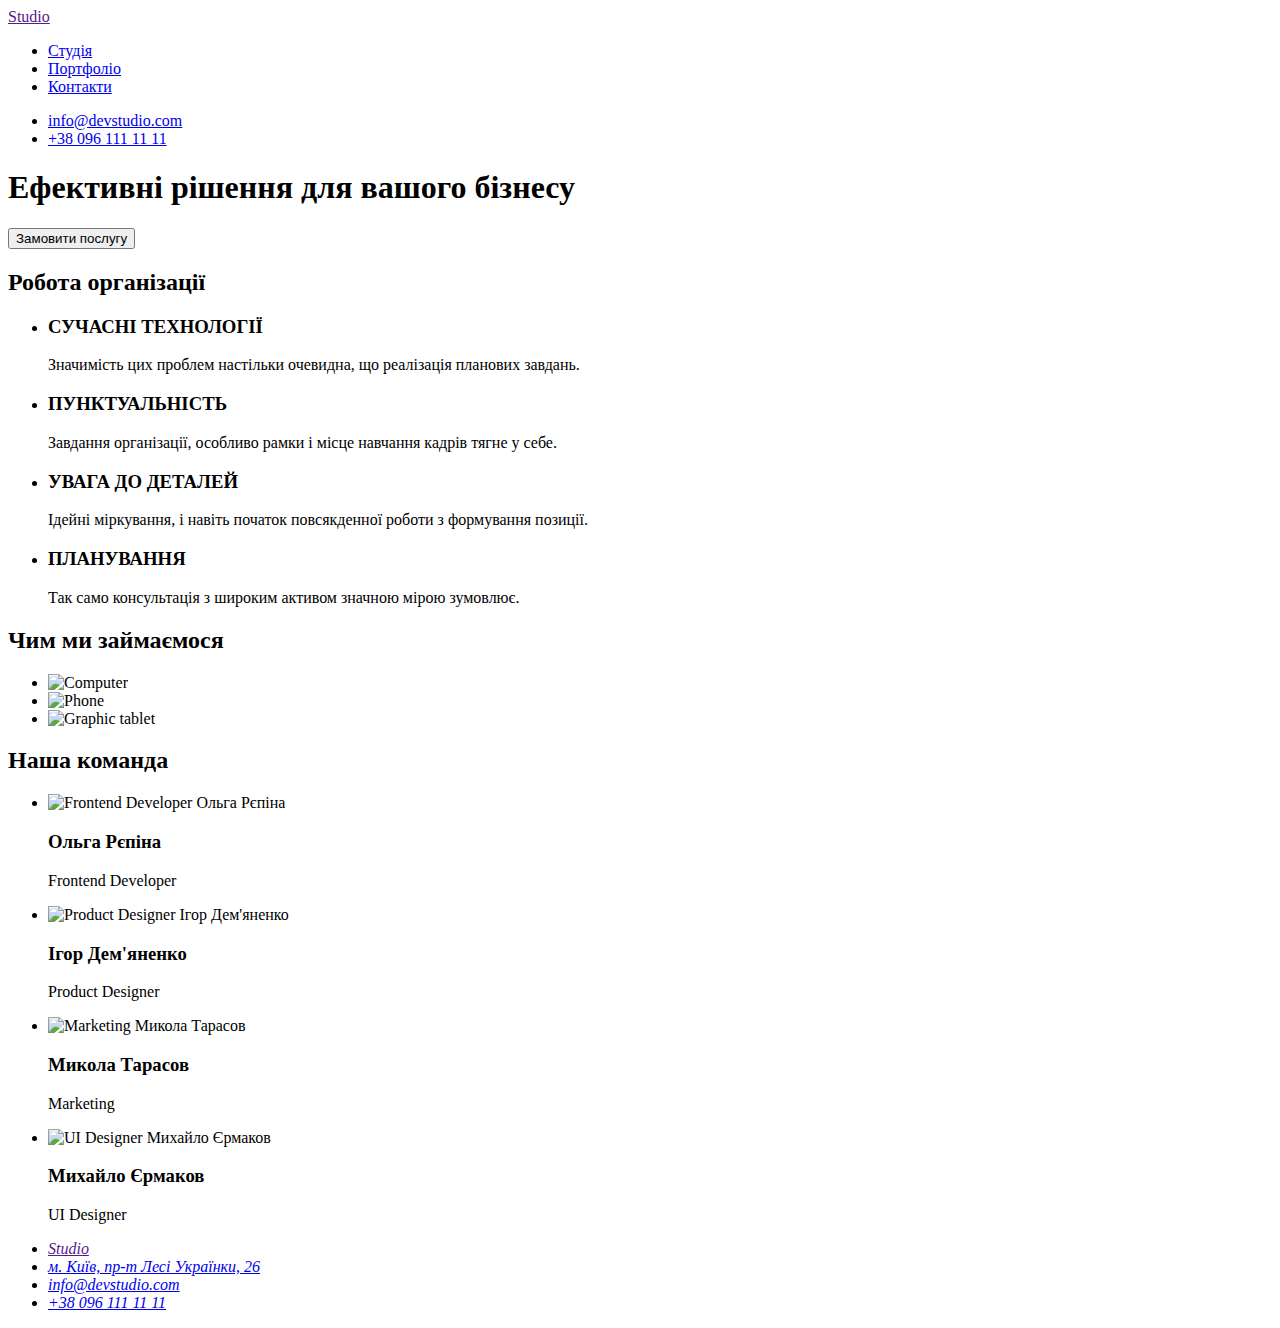
==== index.html @ 1ecb0507 "Create index.html" ====
<!DOCTYPE html> 
<html lang="uk-UA">
    <head>
        <meta charset="UTF-8"> 
        <meta http-equiv="X-UA-Compatible" content="IE=edge">
        <meta name="viewport" content="width=device-width, initial-scale=1.0">
        <link rel="stylesheet" href="css/styles.css">
        <link href="https://fonts.googleapis.com/css2?family=Raleway:wght@700&family=Roboto:wght@400;500;700;900&display=swap" rel="stylesheet">
        <title>Web Studio (Version 2.1)</title>
    </head>
    <body>
        <header class="upper-line"> 
            <div class="container">
                <a class="upper-button" href="">Studio</a> 
                <nav>
                    <ul class="upper-nav"> 
                        <li><a href="index.html" aria-current="page" class="underline-remover" >Студія</a></li>
                        <li><a href="portfolio.html" class="underline-remover">Портфоліо</a></li>
                        <li><a href="#" class="underline-remover" id="upper-nav-last">Контакти</a></li>
                    </ul>
                </nav>
                <ul class="upper-contact">
                    <li><a href="mailto:info@devstudio.com" class="underline-remover">info@devstudio.com</a></li>
                    <li><a href="tel:+380961111111" class="underline-remover">+38 096 111 11 11</a></li>                
                </ul>
            </div>
        </header>
        <main> 
            <section class="center">
                <h1 class="center-title">Ефективні рішення для
вашого бізнесу</h1>
                <button class="center-button" type="button">Замовити послугу</button> 
            </section>
            <section class="section">
                <h2>Робота організації</h2>
                <div class="content">
                    <ul class="content-list container">
                        <li>
                            <h3>СУЧАСНІ ТЕХНОЛОГІЇ</h3>
                            <p>Значимість цих проблем настільки очевидна, що реалізація планових завдань.</p>
                        </li>
                        <li>
                            <h3>ПУНКТУАЛЬНІСТЬ</h3>
                            <p>Завдання організації, особливо рамки і місце навчання кадрів тягне у себе.</p>
                        </li>
                        <li>
                            <h3>УВАГА ДО ДЕТАЛЕЙ</h3>
                            <p>Ідейні міркування, і навіть початок повсякденної роботи з формування позиції.</p>
                        </li>
                        <li>
                            <h3>ПЛАНУВАННЯ</h3>
                            <p>Так само консультація з широким активом значною мірою зумовлює.</p>
                        </li>
                    </ul>
                </div>
            </section>
            <section class="section">
                <h2>Чим ми займаємося</h2>
                <div class="pictures-work">
                    <ul class="pictures-work-list container">
                        <li>
                            <img src="images/workplace_1.jpg" alt="Computer" width="370" height="294">
                        </li>
                        <li>
                            <img src="images/workplace_2.jpg" alt="Phone" width="370" height="294">
                        </li>
                        <li>
                            <img src="images/workplace_3.jpg" alt="Graphic tablet" width="370" height="294">
                        </li>
                    </ul>
                </div>
            </section>
            <section class="section-workers section">
                <h2>Наша команда</h2>
                <div class="workers">
                    <ul class="workers-list container">
                        <li>
                            <img src="images/worker_1.jpg" alt="Frontend Developer Ольга Рєпіна" width="270" height="260">
                            <h3>Ольга Рєпіна</h3>
                            <p>Frontend Developer</p>
                        </li>
                        <li>
                            <img src="images/worker_2.jpg" alt="Product Designer Ігор Дем'яненко" width="270" height="260">                       
                            <h3>Ігор Дем'яненко</h3>
                            <p>Product Designer</p> 
                        </li>
                        <li>
                            <img src="images/worker_3.jpg" alt="Marketing Микола Тарасов" width="270" height="260">                      
                            <h3>Микола Тарасов</h3>
                            <p>Marketing</p> 
                        </li>
                        <li>
                            <img src="images/worker_4.jpg" alt="UI Designer Михайло Єрмаков" width="270" height="260">                       
                            <h3>Михайло Єрмаков</h3>
                            <p>UI Designer</p> 
                        </li>
                    </ul>
                </div>
            </section>
        </main>
        <footer class="bottom-line">
            <div class="container">
                <address>
                    <ul class="bottom-contact">
                        <li><a href="" class="bottom-button" >Studio</a></li>
                        <li><a class="bottom-contact-colour-white" href="https://www.google.com/maps/place/%D0%B1%D1%83%D0%BB%D1%8C%D0%B2%D0%B0%D1%80+%D0%9B%D0%B5%D1%81%D1%96+%D0%A3%D0%BA%D1%80%D0%B0%D1%97%D0%BD%D0%BA%D0%B8,+26,+%D0%9A%D0%B8%D1%97%D0%B2,+02000/data=!4m2!3m1!1s0x40d4cf0e033ecbe9:0x57a4dffefec77da0?sa=X&ved=2ahUKEwje3Nikyr7_AhUnposKHWtIDUwQ8gF6BAgIEAI">м. Київ, пр-т Лесі Українки, 26</a></li>
                        <li><a class="bottom-contact-colour-grey" href="mailto:info@devstudio.com">info@devstudio.com</a></li>
                        <li><a class="bottom-contact-colour-grey" href="tel:+380961111111">+38 096 111 11 11</a></li>
                    </ul>
                </address> 
            </div>            
        </footer> 
    </body>
</html>
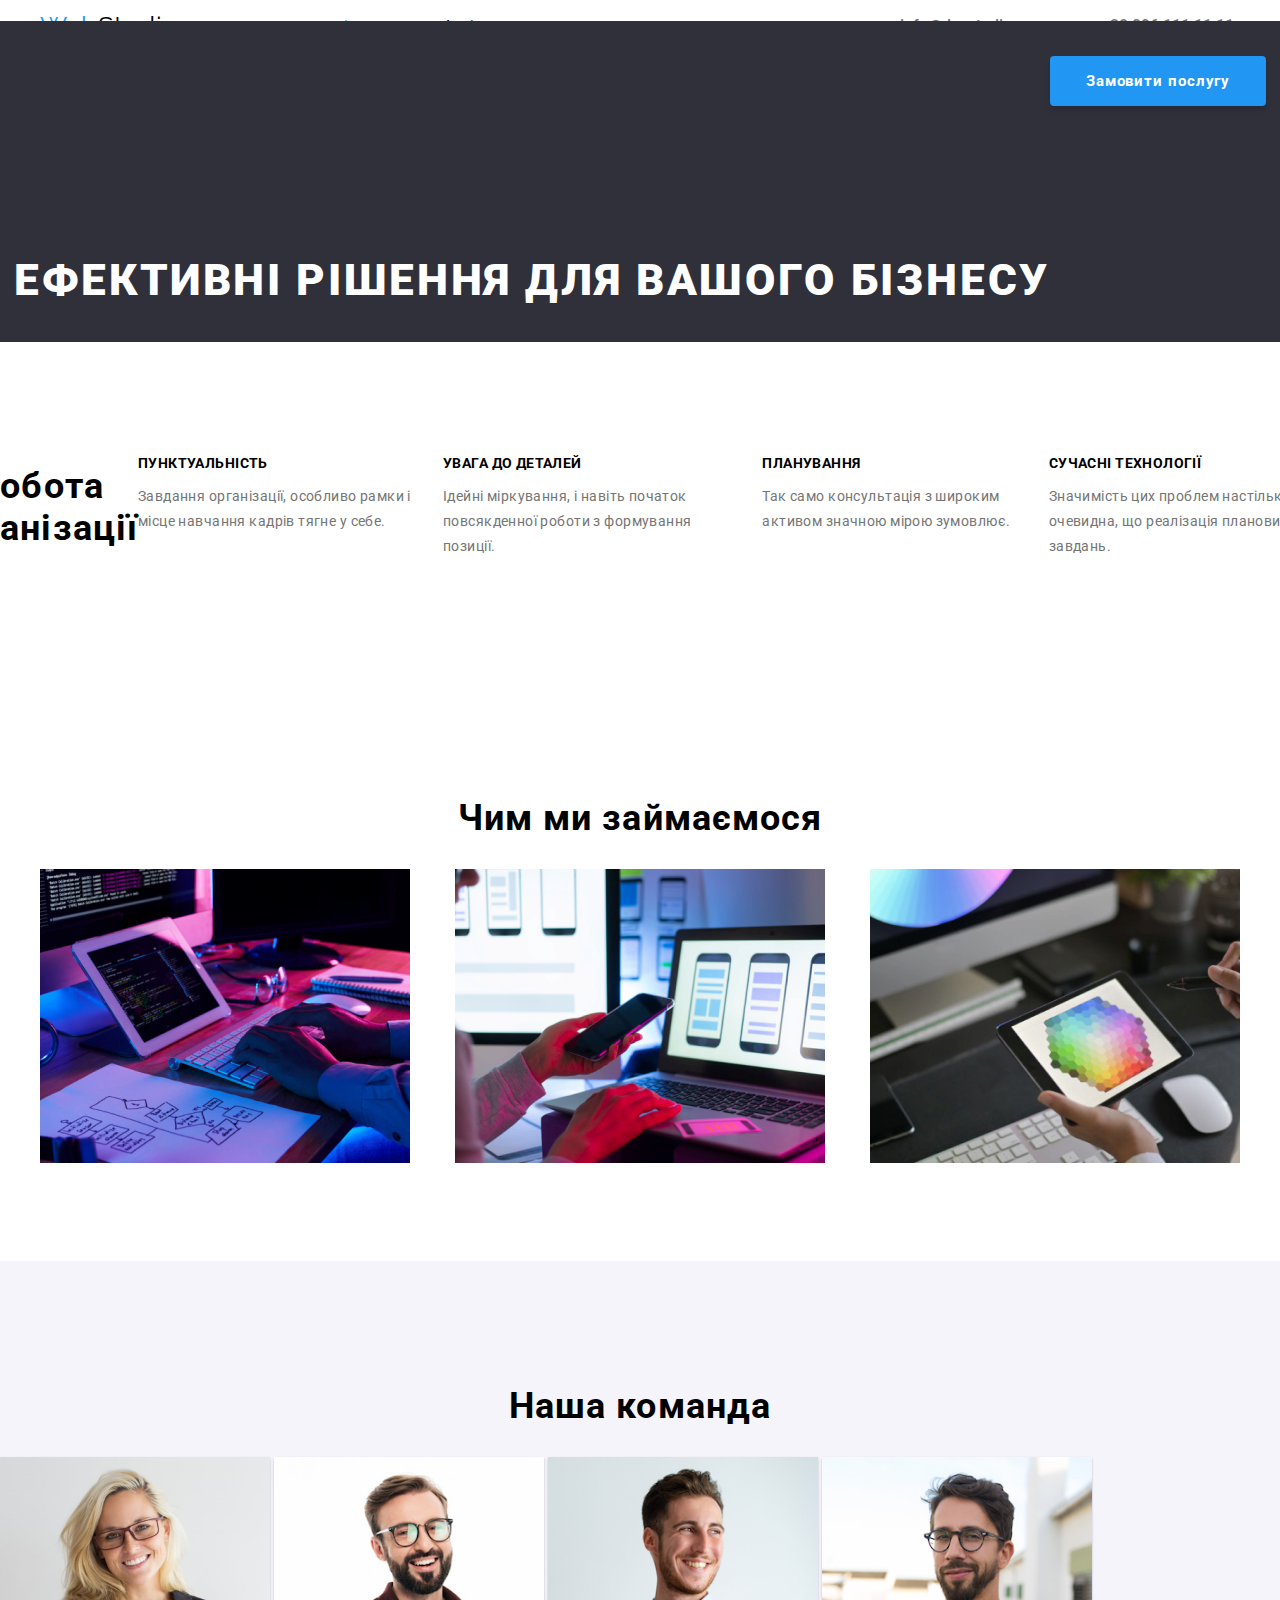
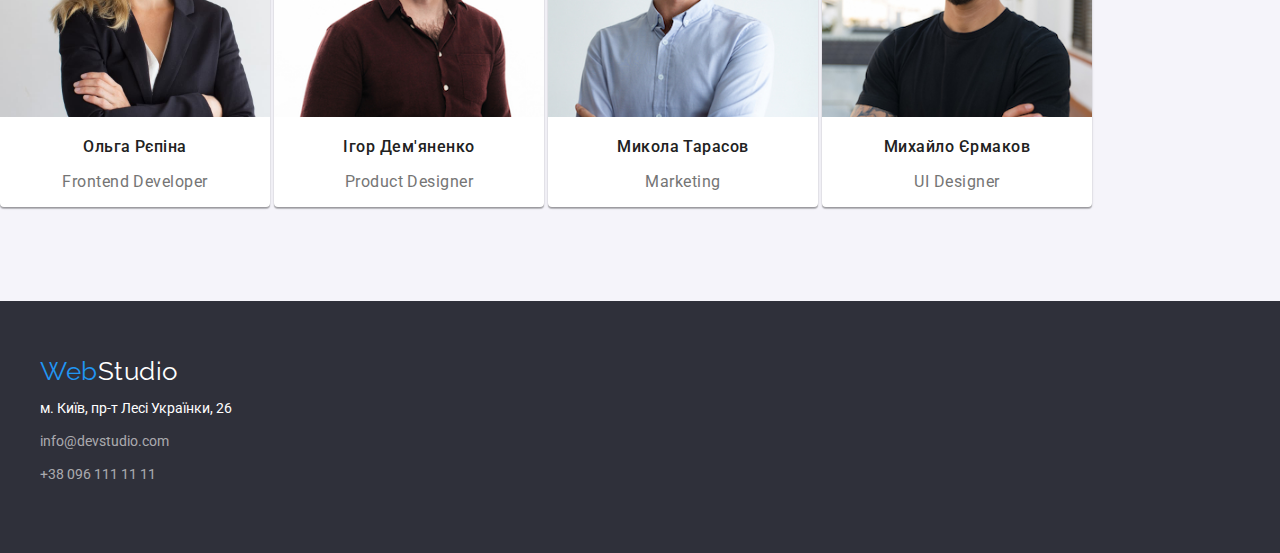
==== commit 88c5f256: "Update index.html" ====
--- a/index.html
+++ b/index.html
@@ -10,7 +10,7 @@
     </head>
     <body>
         <header class="upper-line"> 
-            <div class="container">
+            <div class="container flex-inline">
                 <a class="upper-button" href="">Studio</a> 
                 <nav>
                     <ul class="upper-nav"> 
@@ -27,18 +27,15 @@
         </header>
         <main> 
             <section class="center">
-                <h1 class="center-title">Ефективні рішення для
-вашого бізнесу</h1>
-                <button class="center-button" type="button">Замовити послугу</button> 
+                <div class="content flex-column">  
+                    <h1 class="center-title">Ефективні рішення для вашого бізнесу</h1>
+                    <button class="center-button" type="button">Замовити послугу</button> 
+                </div>
             </section>
-            <section class="section">
+            <section class="content section">
                 <h2>Робота організації</h2>
-                <div class="content">
+                <div class="container ">
                     <ul class="content-list container">
-                        <li>
-                            <h3>СУЧАСНІ ТЕХНОЛОГІЇ</h3>
-                            <p>Значимість цих проблем настільки очевидна, що реалізація планових завдань.</p>
-                        </li>
                         <li>
                             <h3>ПУНКТУАЛЬНІСТЬ</h3>
                             <p>Завдання організації, особливо рамки і місце навчання кадрів тягне у себе.</p>
@@ -51,12 +48,16 @@
                             <h3>ПЛАНУВАННЯ</h3>
                             <p>Так само консультація з широким активом значною мірою зумовлює.</p>
                         </li>
+                        <li>
+                            <h3>СУЧАСНІ ТЕХНОЛОГІЇ</h3>
+                            <p>Значимість цих проблем настільки очевидна, що реалізація планових завдань.</p>
+                        </li>
                     </ul>
                 </div>
             </section>
             <section class="section">
                 <h2>Чим ми займаємося</h2>
-                <div class="pictures-work">
+                <div class="pictures-work flex-inline">
                     <ul class="pictures-work-list container">
                         <li>
                             <img src="images/workplace_1.jpg" alt="Computer" width="370" height="294">
@@ -72,8 +73,8 @@
             </section>
             <section class="section-workers section">
                 <h2>Наша команда</h2>
-                <div class="workers">
-                    <ul class="workers-list container">
+                <div class="container">
+                    <ul class="workers-list">
                         <li>
                             <img src="images/worker_1.jpg" alt="Frontend Developer Ольга Рєпіна" width="270" height="260">
                             <h3>Ольга Рєпіна</h3>
--- a/css/styles.css
+++ b/css/styles.css
@@ -0,0 +1,355 @@
+/*  Global  */
+body{
+    font-family: 'Roboto', sans-serif;
+    color: var(--black-color);
+    margin: 0;
+    padding: 0;
+    border: 0;
+}
+:root{
+ --main-color: rgba(33, 150, 243, 1);
+ --white-color: #ffffff;
+ --black-color: #000000;
+ --black-grey-color: #212121;
+ --white-grey-color: #757575;
+ --white-bg-color: #F5F4FA;
+ --black-bg-color: #2F303A;
+ --active-button-color: #005ca7;
+}
+h2{ 
+    font-weight: 700;
+    font-size: 36px;
+    line-height: 42px;
+    text-align: center;
+    letter-spacing: 0.03em;
+    color: var(--grey-color)
+}
+
+.container{
+    width: 1200px;
+    display: flex;
+    align-items: center;
+}
+.section{
+    padding:94px 0 94px 0;
+}
+
+/*  Header   */
+.upper-line{
+    position: relative;
+    width: 100%;
+    display: flex;
+    justify-content: center;
+    align-items: center;
+    background: var(--white-color);
+    box-shadow: 0px 1px 3px rgba(90, 77, 77, 0.12), 0px 1px 1px #ECECEC;;
+    border-radius: 0px 0px 4px 4px;
+    
+}
+.upper-button{
+    font-family: 'Raleway';
+    margin-right: 93px;
+    font-size: 26px;
+    text-decoration: none;
+    letter-spacing: 0.02em;
+    color: var(--black-color);
+}
+.upper-button:before {
+    content: 'Web';
+    font-size: 26px;
+    color: var(--main-color);
+}
+
+.upper-nav{
+    font-weight: 500;
+    font-weight: 500;
+    font-size: 14px;
+    letter-spacing: 0.02em;
+}
+.upper-nav li
+{
+    display: flex;
+    display: inline-block;
+    margin-right: 50px;
+}
+.upper-nav li a
+{
+    text-decoration: none;
+    color: var(--black-color);
+}
+.upper-nav li a:hover
+{
+    color: var(--main-color);
+}
+.upper-nav li:last-child a
+{
+    margin-right: 159px;
+}
+.upper-contact
+{
+    font-weight: 500;
+}
+.upper-contact li
+{
+    display: inline-block;
+    margin-left: 50px;
+}
+.upper-contact li a
+{
+    text-decoration: none;
+    color: rgba(117, 117, 117, 1);
+}
+.upper-contact li a:hover
+{
+    color: var(--main-color);
+}
+.underline-remover[aria-current="page"]{
+    color: var(--main-color);
+}
+
+/*  Footer  */
+.bottom-line{
+    display: flex;
+    justify-content: center;
+    align-items: center;
+    width: 100%;
+    height: 252px;
+    background: var(--black-bg-color);
+}
+.bottom-button{
+    font-family: 'Raleway', sans-serif;
+    font-size: 26px;
+    text-decoration: none;
+    letter-spacing: 0.02em;
+    color:  var(--white-color);
+}
+.bottom-button:before {
+    content: 'Web';
+    font-size: 26px;
+    color: var(--main-color);
+}
+.bottom-contact{
+    margin: 0;
+    padding: 0;
+    font-style: normal;
+    list-style-type: none; 
+    color: rgba(255, 255, 255, 0.6);
+}
+.bottom-contact li{
+    font-style: normal;
+    font-weight: 400;
+    font-size: 14px;
+    line-height: 24px;
+    list-style-type: none; 
+    padding-bottom: 9px;
+}
+.bottom-contact-colour-white{
+    color: rgb(255, 255, 255);
+    text-decoration: none;
+}
+.bottom-contact-colour-grey{
+    color: rgba(255, 255, 255, 0.6);
+    text-decoration: none;
+}
+
+/*     index.html      */
+
+.center{
+    position: relative;
+    align-items: center;
+    justify-content: center;
+    background: var(--black-bg-color);
+    text-align: center;  
+    margin-top: -30px;
+}
+.center-title{
+    font-weight: 900;
+    font-size: 44px;
+    line-height: 1.4;
+    white-space: pre;
+    padding-top: 200px;
+    letter-spacing: 0.06em;
+    text-transform: uppercase;
+    color:  var(--white-color);
+}
+.center-button{
+    position: relative;
+    font-family: 'Roboto', sans-serif;
+    font-size: 15px;
+    font-weight: 700;
+    letter-spacing: 0.06em;
+    border: none;
+    box-shadow: 0px 4px 4px rgba(0, 0, 0, 0.15);
+    color:  var(--white-color);
+    width: 216px;
+    height: 50px;
+    margin-bottom: 200px;
+    background: var(--main-color);
+    border-radius: 4px;
+    cursor: pointer;
+}
+.center-button:active{
+    background: var(--active-button-color);
+    box-shadow: 0px 3px 1px rgba(0, 0, 0, 0.1), 0px 1px 2px rgba(0, 0, 0, 0.08), 0px 2px 2px rgba(0, 0, 0, 0.12);
+    color:  var(--white-color);
+}
+.content{
+    display: flex;
+    align-items: center;
+    justify-content: center;
+    list-style-type: none;
+}
+.content-list{
+    align-items: start;
+    padding: 0;
+    margin: 0;
+}
+.content-list li:not(:last-child){
+    margin-right: 30px;
+}
+.content-list li h3{
+    font-weight: 700;
+    font-size: 14px;
+    line-height: 1;
+    letter-spacing: 0.03em;
+    color: var(--grey-color)
+}
+.content-list li p{
+    font-weight: 400;
+    font-size: 14px;
+    line-height: 1.8;
+    letter-spacing: 0.03em;
+    color: var(--white-grey-color);
+}
+
+.pictures-work{
+    display: flex;
+    justify-content: center;
+    margin: 0;
+}
+.pictures-work-list{
+    list-style-type: none;
+    margin: 0;
+    padding: 0;
+
+}
+.pictures-work-list li:not(:last-child){
+    margin-right: auto;
+}
+.section-workers{
+    background: var(--white-bg-color);
+}
+.workers{
+    display: flex;
+    align-items: center;
+    justify-content: center;
+    list-style-type: none;
+}
+.workers-list{
+    padding: 0;
+    margin: 0;
+    list-style-type: none;
+}
+
+.workers-list li{
+    box-shadow: 0px 1px 3px rgba(0, 0, 0, 0.12), 0px 1px 1px rgba(0, 0, 0, 0.14), 0px 2px 1px rgba(0, 0, 0, 0.2);
+    border-radius: 0px 0px 4px 4px;
+    background:  var(--white-color);
+    display: inline-block;
+    text-align: center;
+}
+.workers-list li:not(:last-child){
+    margin-right: auto;
+}
+.workers-list li h3{
+    color: var(--black-grey-color);
+    font-size: 16px;
+    font-weight: 500;
+    letter-spacing: 0.48px; 
+}
+.workers-list li p{
+    color: var(--white-grey-color);
+    font-size: 16px;
+    letter-spacing: 0.48px 
+}
+
+/*       portpolio.html          */
+
+
+.main-buttons{
+    text-align: center;
+    padding: 0 0 50px 0;
+}
+.content-list{
+    list-style-type: none;
+}
+.main-buttons li{
+    width: auto; 
+    display: inline-block;
+}
+.main-buttons li button{
+    font-family: 'Roboto', sans-serif; 
+    width: auto;
+    height: 38px;
+    padding-right: 25px;
+    padding-left: 25px;
+    background: var(--white-bg-color);
+    border-radius: 4px;
+    cursor: pointer;
+    border: none;
+    font-weight: 500;
+    font-size: 16px;
+    text-align: center;    
+    letter-spacing: 0.48px;
+    color: var(--black-grey-color); 
+}
+.main-buttons button:hover{
+    background: var(--main-color);
+    box-shadow: 0px 3px 1px rgba(0, 0, 0, 0.1), 0px 1px 2px rgba(0, 0, 0, 0.08), 0px 2px 2px rgba(0, 0, 0, 0.12);
+    color:  var(--white-color);
+}
+.main-buttons button:active{
+    background: var(--active-button-color);
+    box-shadow: 0px 3px 1px rgba(0, 0, 0, 0.1), 0px 1px 2px rgba(0, 0, 0, 0.08), 0px 2px 2px rgba(0, 0, 0, 0.12);
+    color:  var(--white-color);
+}
+
+.main-pic{
+    display: flex;
+    align-items: center;
+    justify-content: center;
+}
+.main-pic-list{
+    list-style-type: none;
+    padding: 0;
+    margin: 0;
+}
+.main-pic-list li{
+    display: inline-block;
+    border-radius: 0px 0px 4px 4px;
+    background:  var(--white-color);
+    margin-right: 25px;
+    margin-bottom: 25px;
+}
+
+.main-pic-list li a div{
+    text-align: left;
+    margin: 24px; 
+}
+.main-pic-list li a div h3{
+    font-family: 'Roboto', sans-serif;
+    color: var(--black-grey-color);
+    font-size: 18px;
+    font-weight: 700;
+    letter-spacing: 1.08px; 
+}
+.main-pic-list li a div p{
+    font-family: 'Roboto', sans-serif;
+    color: var(--white-grey-color);
+    font-size: 16px;
+    letter-spacing: 0.48px; 
+}
+.main-pic-list li a{
+    font-family: 'Roboto', sans-serif;
+    text-decoration: none;
+}
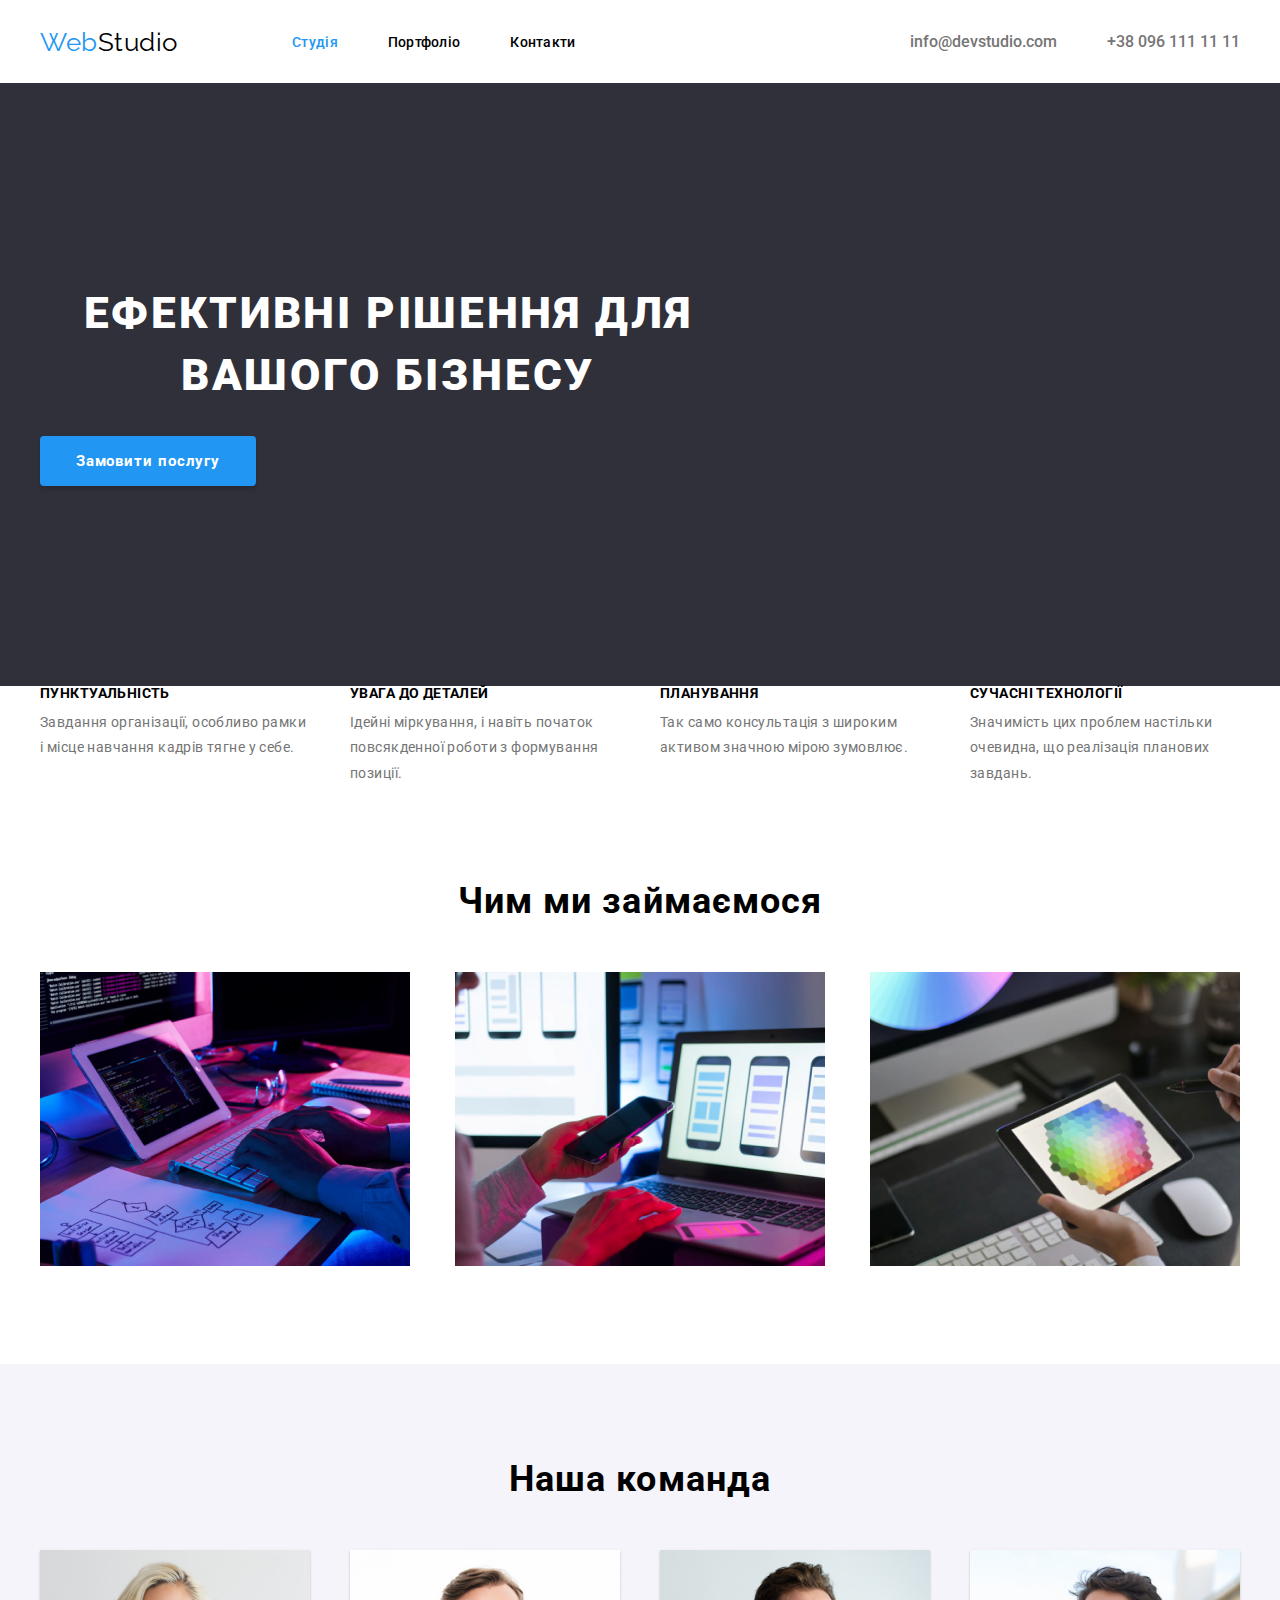
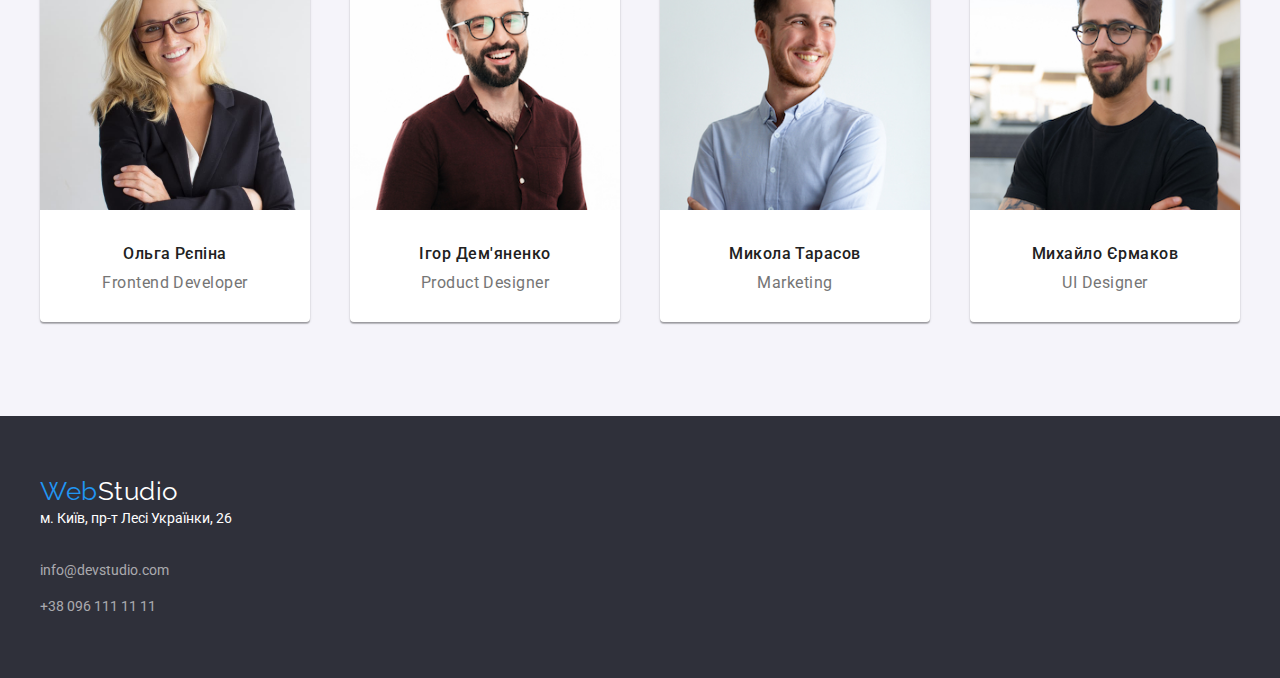
==== commit d5de3e53: "Update index.html" ====
--- a/index.html
+++ b/index.html
@@ -27,15 +27,15 @@
         </header>
         <main> 
             <section class="center">
-                <div class="content flex-column">  
+                <div class="container flex-column-center">  
                     <h1 class="center-title">Ефективні рішення для вашого бізнесу</h1>
                     <button class="center-button" type="button">Замовити послугу</button> 
                 </div>
             </section>
-            <section class="content section">
-                <h2>Робота організації</h2>
-                <div class="container ">
-                    <ul class="content-list container">
+            <section class="content one-tab">
+                <div class="container">
+                    <h2 class="visually-hidden">Робота організації</h2>
+                    <ul class="content-list">
                         <li>
                             <h3>ПУНКТУАЛЬНІСТЬ</h3>
                             <p>Завдання організації, особливо рамки і місце навчання кадрів тягне у себе.</p>
@@ -56,8 +56,8 @@
                 </div>
             </section>
             <section class="section">
-                <h2>Чим ми займаємося</h2>
-                <div class="pictures-work flex-inline">
+                <div class="pictures-work flex-column">
+                    <h2>Чим ми займаємося</h2>
                     <ul class="pictures-work-list container">
                         <li>
                             <img src="images/workplace_1.jpg" alt="Computer" width="370" height="294">
@@ -72,38 +72,46 @@
                 </div>
             </section>
             <section class="section-workers section">
-                <h2>Наша команда</h2>
                 <div class="container">
+                    <h2>Наша команда</h2>
                     <ul class="workers-list">
                         <li>
                             <img src="images/worker_1.jpg" alt="Frontend Developer Ольга Рєпіна" width="270" height="260">
-                            <h3>Ольга Рєпіна</h3>
-                            <p>Frontend Developer</p>
+                            <div>
+                                <h3>Ольга Рєпіна</h3>
+                                <p>Frontend Developer</p>
+                            </div>
                         </li>
                         <li>
-                            <img src="images/worker_2.jpg" alt="Product Designer Ігор Дем'яненко" width="270" height="260">                       
-                            <h3>Ігор Дем'яненко</h3>
-                            <p>Product Designer</p> 
+                            <img src="images/worker_2.jpg" alt="Product Designer Ігор Дем'яненко" width="270" height="260">  
+                            <div>
+                                <h3>Ігор Дем'яненко</h3>
+                                <p>Product Designer</p> 
+                            </div>                     
                         </li>
                         <li>
-                            <img src="images/worker_3.jpg" alt="Marketing Микола Тарасов" width="270" height="260">                      
-                            <h3>Микола Тарасов</h3>
-                            <p>Marketing</p> 
+                            <img src="images/worker_3.jpg" alt="Marketing Микола Тарасов" width="270" height="260">     
+                            <div>
+                                <h3>Микола Тарасов</h3>
+                                <p>Marketing</p> 
+                            </div>
                         </li>
                         <li>
-                            <img src="images/worker_4.jpg" alt="UI Designer Михайло Єрмаков" width="270" height="260">                       
-                            <h3>Михайло Єрмаков</h3>
-                            <p>UI Designer</p> 
+                            <img src="images/worker_4.jpg" alt="UI Designer Михайло Єрмаков" width="270" height="260">  
+                            <div>
+                                <h3>Михайло Єрмаков</h3>
+                                <p>UI Designer</p> 
+                            </div>                      
                         </li>
                     </ul>
                 </div>
             </section>
         </main>
         <footer class="bottom-line">
-            <div class="container">
+            <div class="container flex-column-inline">
+                <a href="" class="bottom-button" >Studio</a>
                 <address>
-                    <ul class="bottom-contact">
-                        <li><a href="" class="bottom-button" >Studio</a></li>
+                    <ul class="bottom-contact">                    
                         <li><a class="bottom-contact-colour-white" href="https://www.google.com/maps/place/%D0%B1%D1%83%D0%BB%D1%8C%D0%B2%D0%B0%D1%80+%D0%9B%D0%B5%D1%81%D1%96+%D0%A3%D0%BA%D1%80%D0%B0%D1%97%D0%BD%D0%BA%D0%B8,+26,+%D0%9A%D0%B8%D1%97%D0%B2,+02000/data=!4m2!3m1!1s0x40d4cf0e033ecbe9:0x57a4dffefec77da0?sa=X&ved=2ahUKEwje3Nikyr7_AhUnposKHWtIDUwQ8gF6BAgIEAI">м. Київ, пр-т Лесі Українки, 26</a></li>
                         <li><a class="bottom-contact-colour-grey" href="mailto:info@devstudio.com">info@devstudio.com</a></li>
                         <li><a class="bottom-contact-colour-grey" href="tel:+380961111111">+38 096 111 11 11</a></li>
--- a/css/styles.css
+++ b/css/styles.css
@@ -2,19 +2,19 @@
 body{
     font-family: 'Roboto', sans-serif;
     color: var(--black-color);
-    margin: 0;
-    padding: 0;
-    border: 0;
+    margin: 0px;
+    padding: 0px;
+    border: 0px;
 }
 :root{
- --main-color: rgba(33, 150, 243, 1);
- --white-color: #ffffff;
- --black-color: #000000;
- --black-grey-color: #212121;
- --white-grey-color: #757575;
- --white-bg-color: #F5F4FA;
- --black-bg-color: #2F303A;
- --active-button-color: #005ca7;
+    --main-color: rgba(33, 150, 243, 1);
+    --white-color: #ffffff;
+    --black-color: #000000;
+    --black-grey-color: #212121;
+    --white-grey-color: #757575;
+    --white-bg-color: #F5F4FA;
+    --black-bg-color: #2F303A;
+    --active-button-color: #005ca7;
 }
 h2{ 
     font-weight: 700;
@@ -22,33 +22,47 @@
     line-height: 42px;
     text-align: center;
     letter-spacing: 0.03em;
-    color: var(--grey-color)
+    color: var(--grey-color);
+    padding: 0;
+    margin: 0 0 50px 0;
 }
 
 .container{
     width: 1200px;
-    display: flex;
+    padding: 0 15px;
+    margin: 0 auto;
+}
+.flex-inline{
+    display: flex;
+    justify-content: space-between;
     align-items: center;
 }
+.flex-column{
+    display: flex;
+    align-items: center;
+    flex-direction: column;
+}
+.flex-list-warp{
+    display: flex;
+    align-items: center;
+    flex-wrap: wrap;
+}
+
+
 .section{
-    padding:94px 0 94px 0;
+    padding: 94px 0;
 }
 
 /*  Header   */
 .upper-line{
-    position: relative;
-    width: 100%;
-    display: flex;
-    justify-content: center;
-    align-items: center;
+    padding: 0;
+    margin: 0;
     background: var(--white-color);
-    box-shadow: 0px 1px 3px rgba(90, 77, 77, 0.12), 0px 1px 1px #ECECEC;;
-    border-radius: 0px 0px 4px 4px;
-    
 }
 .upper-button{
     font-family: 'Raleway';
-    margin-right: 93px;
+    padding: 23px 0;
+    margin-right: 0;
     font-size: 26px;
     text-decoration: none;
     letter-spacing: 0.02em;
@@ -61,41 +75,48 @@
 }
 
 .upper-nav{
-    font-weight: 500;
+    display: flex;
+    padding: 0;
+    margin: 0;
     font-weight: 500;
     font-size: 14px;
-    letter-spacing: 0.02em;
+    letter-spacing: 0.02em;    
 }
 .upper-nav li
 {
-    display: flex;
-    display: inline-block;
-    margin-right: 50px;
+    display: flex;/*При видаленні "display: flex" не зникає крапки перед лі*/
+    margin: 0 50px 0 0;
+}
+.upper-nav li:last-child
+{
+    margin: 0 170px 0 0;
 }
 .upper-nav li a
 {
     text-decoration: none;
+    padding: 32px 0;
     color: var(--black-color);
 }
 .upper-nav li a:hover
 {
     color: var(--main-color);
 }
-.upper-nav li:last-child a
-{
-    margin-right: 159px;
-}
 .upper-contact
 {
+    padding: 0;
+    margin: 0;
     font-weight: 500;
+    display: flex;
+    text-decoration: none;
 }
 .upper-contact li
 {
-    display: inline-block;
+    display: flex;
     margin-left: 50px;
 }
 .upper-contact li a
 {
+    padding: 32px 0;
     text-decoration: none;
     color: rgba(117, 117, 117, 1);
 }
@@ -111,17 +132,18 @@
 .bottom-line{
     display: flex;
     justify-content: center;
-    align-items: center;
-    width: 100%;
-    height: 252px;
+    margin: 0;
+    padding: 60px 0;
     background: var(--black-bg-color);
 }
 .bottom-button{
     font-family: 'Raleway', sans-serif;
     font-size: 26px;
     text-decoration: none;
+    margin: 0;
+    padding: 0;
     letter-spacing: 0.02em;
-    color:  var(--white-color);
+    color: var(--white-color);
 }
 .bottom-button:before {
     content: 'Web';
@@ -140,8 +162,15 @@
     font-weight: 400;
     font-size: 14px;
     line-height: 24px;
-    list-style-type: none; 
     padding-bottom: 9px;
+    margin: 0;
+    padding: 0;
+}
+.bottom-contact li:not(:last-child){
+    margin: 0 0 12px 0;
+}
+.bottom-contact li:first-child{
+    margin: 0 0 28px 0;
 }
 .bottom-contact-colour-white{
     color: rgb(255, 255, 255);
@@ -155,35 +184,34 @@
 /*     index.html      */
 
 .center{
-    position: relative;
-    align-items: center;
-    justify-content: center;
+    margin: 0;
+    padding: 200px 0;
     background: var(--black-bg-color);
-    text-align: center;  
-    margin-top: -30px;
 }
 .center-title{
+    padding: 0 0 30px 0;
+    margin: 0;
+    width: 696px;
     font-weight: 900;
     font-size: 44px;
     line-height: 1.4;
-    white-space: pre;
-    padding-top: 200px;
     letter-spacing: 0.06em;
+    text-align: center;
     text-transform: uppercase;
-    color:  var(--white-color);
+    color: var(--white-color);
 }
 .center-button{
-    position: relative;
+    padding: 0;
+    margin: 0;
     font-family: 'Roboto', sans-serif;
     font-size: 15px;
     font-weight: 700;
     letter-spacing: 0.06em;
     border: none;
     box-shadow: 0px 4px 4px rgba(0, 0, 0, 0.15);
-    color:  var(--white-color);
+    color: var(--white-color);
     width: 216px;
     height: 50px;
-    margin-bottom: 200px;
     background: var(--main-color);
     border-radius: 4px;
     cursor: pointer;
@@ -193,21 +221,24 @@
     box-shadow: 0px 3px 1px rgba(0, 0, 0, 0.1), 0px 1px 2px rgba(0, 0, 0, 0.08), 0px 2px 2px rgba(0, 0, 0, 0.12);
     color:  var(--white-color);
 }
-.content{
-    display: flex;
-    align-items: center;
-    justify-content: center;
-    list-style-type: none;
+.content h2{
+    display: none;
 }
 .content-list{
-    align-items: start;
-    padding: 0;
-    margin: 0;
-}
-.content-list li:not(:last-child){
-    margin-right: 30px;
+    display: flex;
+    padding: 0;
+    margin: 0;
+    list-style-type: none;
+}
+.content-list li{
+    width: 270px;
+}
+.content-list li:not(:first-child){
+    margin-left: auto;
 }
 .content-list li h3{
+    padding: 0;
+    margin: 0 0 10px 0;
     font-weight: 700;
     font-size: 14px;
     line-height: 1;
@@ -215,6 +246,8 @@
     color: var(--grey-color)
 }
 .content-list li p{
+    padding: 0;
+    margin: 0;
     font-weight: 400;
     font-size: 14px;
     line-height: 1.8;
@@ -223,15 +256,11 @@
 }
 
 .pictures-work{
-    display: flex;
     justify-content: center;
-    margin: 0;
 }
 .pictures-work-list{
-    list-style-type: none;
-    margin: 0;
-    padding: 0;
-
+    display: flex;
+    list-style-type: none;
 }
 .pictures-work-list li:not(:last-child){
     margin-right: auto;
@@ -239,13 +268,9 @@
 .section-workers{
     background: var(--white-bg-color);
 }
-.workers{
-    display: flex;
-    align-items: center;
-    justify-content: center;
-    list-style-type: none;
-}
+
 .workers-list{
+    display: flex;
     padding: 0;
     margin: 0;
     list-style-type: none;
@@ -253,9 +278,9 @@
 
 .workers-list li{
     box-shadow: 0px 1px 3px rgba(0, 0, 0, 0.12), 0px 1px 1px rgba(0, 0, 0, 0.14), 0px 2px 1px rgba(0, 0, 0, 0.2);
+    width: 270px;
     border-radius: 0px 0px 4px 4px;
     background:  var(--white-color);
-    display: inline-block;
     text-align: center;
 }
 .workers-list li:not(:last-child){
@@ -266,33 +291,36 @@
     font-size: 16px;
     font-weight: 500;
     letter-spacing: 0.48px; 
+    padding: 0;
+    margin: 30px 0 10px 0;
 }
 .workers-list li p{
     color: var(--white-grey-color);
     font-size: 16px;
-    letter-spacing: 0.48px 
+    letter-spacing: 0.48px; 
+    padding: 0;
+    margin: 0 0 30px 0;
 }
 
 /*       portpolio.html          */
 
 
 .main-buttons{
-    text-align: center;
+    display: flex;
+    justify-content: center;
     padding: 0 0 50px 0;
-}
-.content-list{
-    list-style-type: none;
-}
-.main-buttons li{
-    width: auto; 
-    display: inline-block;
+    margin: 0;
+    list-style-type: none;
+}
+.main-buttons li:not(:last-child){
+    margin: 0 8px 0 0;
 }
 .main-buttons li button{
     font-family: 'Roboto', sans-serif; 
     width: auto;
     height: 38px;
-    padding-right: 25px;
-    padding-left: 25px;
+    padding-right: 22px;
+    padding-left: 22px;
     background: var(--white-bg-color);
     border-radius: 4px;
     cursor: pointer;
@@ -325,29 +353,32 @@
     margin: 0;
 }
 .main-pic-list li{
-    display: inline-block;
     border-radius: 0px 0px 4px 4px;
+    width: 370px;
     background:  var(--white-color);
-    margin-right: 25px;
-    margin-bottom: 25px;
-}
-
+
+    margin-bottom:30px;
+}
+.main-pic-list li{
+    margin: 0 0 0 0;
+}
+.main-pic-list li:not(:nth-child(3n)){
+    margin: 0 auto 0 0;
+}
 .main-pic-list li a div{
     text-align: left;
-    margin: 24px; 
+    margin: 24px 20px; 
 }
 .main-pic-list li a div h3{
     font-family: 'Roboto', sans-serif;
     color: var(--black-grey-color);
     font-size: 18px;
     font-weight: 700;
-    letter-spacing: 1.08px; 
 }
 .main-pic-list li a div p{
     font-family: 'Roboto', sans-serif;
     color: var(--white-grey-color);
     font-size: 16px;
-    letter-spacing: 0.48px; 
 }
 .main-pic-list li a{
     font-family: 'Roboto', sans-serif;
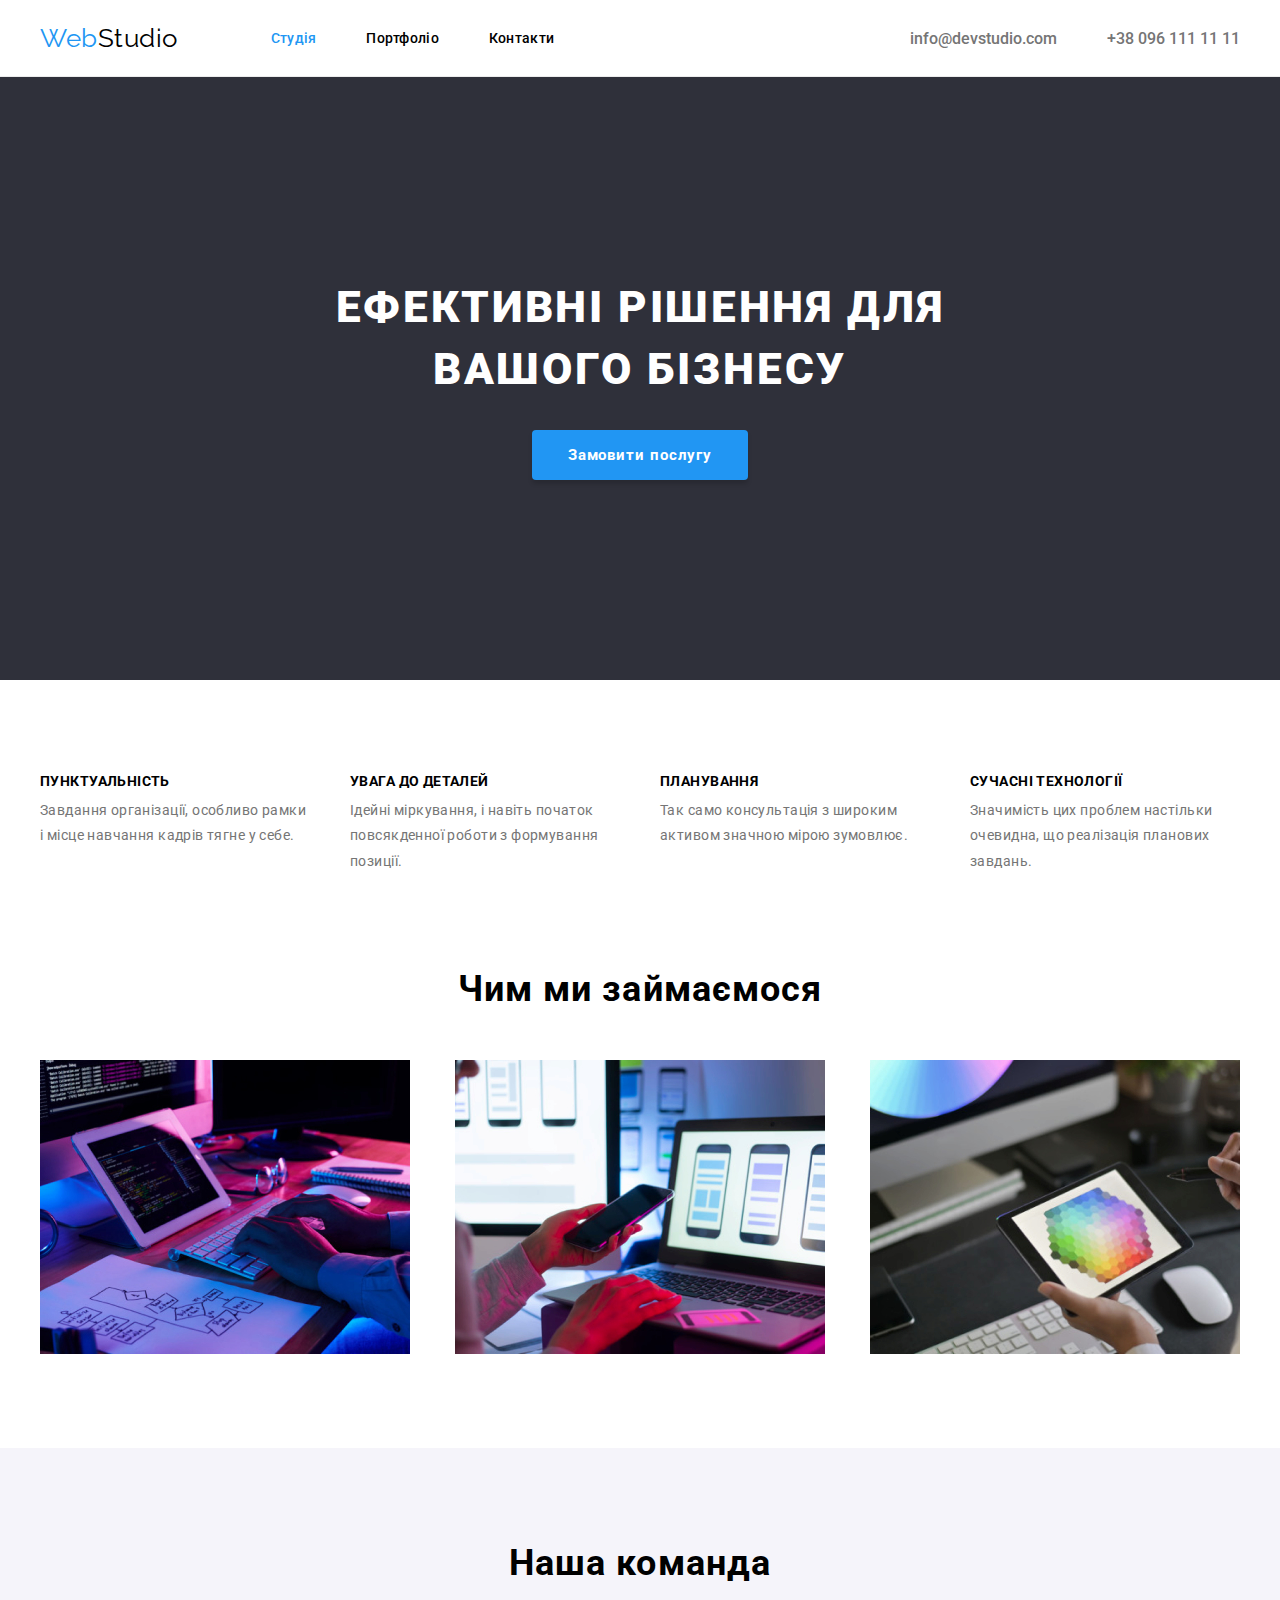
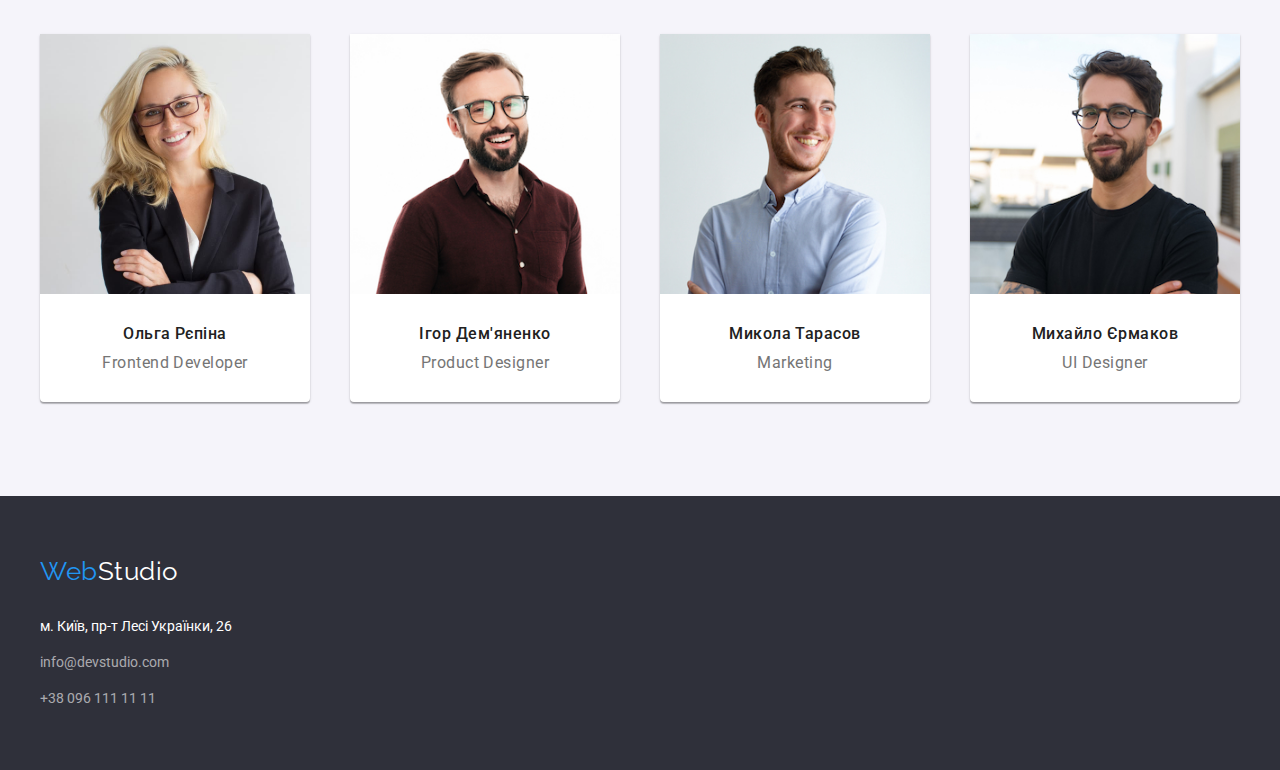
==== commit 706aea04: "Update index.html" ====
--- a/index.html
+++ b/index.html
@@ -56,9 +56,9 @@
                 </div>
             </section>
             <section class="section">
-                <div class="pictures-work flex-column">
+                <div class="pictures-work container flex-column">
                     <h2>Чим ми займаємося</h2>
-                    <ul class="pictures-work-list container">
+                    <ul class="pictures-work-list">
                         <li>
                             <img src="images/workplace_1.jpg" alt="Computer" width="370" height="294">
                         </li>
--- a/css/styles.css
+++ b/css/styles.css
@@ -1,12 +1,14 @@
-/*  Global  */
-body{
+                            /*  Global  */
+body
+{
     font-family: 'Roboto', sans-serif;
     color: var(--black-color);
     margin: 0px;
     padding: 0px;
     border: 0px;
 }
-:root{
+:root
+{
     --main-color: rgba(33, 150, 243, 1);
     --white-color: #ffffff;
     --black-color: #000000;
@@ -16,7 +18,11 @@
     --black-bg-color: #2F303A;
     --active-button-color: #005ca7;
 }
-h2{ 
+img{
+    display:block;
+}
+h2
+{
     font-weight: 700;
     font-size: 36px;
     line-height: 42px;
@@ -26,55 +32,83 @@
     padding: 0;
     margin: 0 0 50px 0;
 }
-
-.container{
+.visually-hidden 
+{
+    position: absolute;
+    width: 1px;
+    height: 1px;
+    margin: -1px;
+    border: 0;
+    padding: 0;    
+    white-space: nowrap;
+    clip-path: inset(100%);
+    clip: rect(0 0 0 0);
+    overflow: hidden;
+}
+.container
+{
     width: 1200px;
     padding: 0 15px;
     margin: 0 auto;
 }
-.flex-inline{
-    display: flex;
-    justify-content: space-between;
+.flex-inline
+{
+    display: flex;
     align-items: center;
 }
-.flex-column{
+.flex-column-center
+{
     display: flex;
     align-items: center;
     flex-direction: column;
 }
-.flex-list-warp{
+.flex-column-inline
+{
+    display: flex;
+    flex-direction: column;
+}
+.flex-list-warp
+{
     display: flex;
     align-items: center;
     flex-wrap: wrap;
 }
-
-
-.section{
+.section
+{
     padding: 94px 0;
 }
-
-/*  Header   */
-.upper-line{
-    padding: 0;
-    margin: 0;
+.one-tab
+{
+    padding: 94px 0 0 0;
+}
+
+                            /*  Header   */
+.upper-line
+{
+    padding: 0;
+    margin: 0;
+    border-bottom: 1px solid #ECECEC;
     background: var(--white-color);
 }
-.upper-button{
+.upper-button
+{
     font-family: 'Raleway';
     padding: 23px 0;
-    margin-right: 0;
+    margin-right: 93px;
     font-size: 26px;
     text-decoration: none;
     letter-spacing: 0.02em;
     color: var(--black-color);
 }
-.upper-button:before {
+.upper-button:before
+{
     content: 'Web';
     font-size: 26px;
     color: var(--main-color);
 }
 
-.upper-nav{
+.upper-nav
+{
     display: flex;
     padding: 0;
     margin: 0;
@@ -84,12 +118,12 @@
 }
 .upper-nav li
 {
-    display: flex;/*При видаленні "display: flex" не зникає крапки перед лі*/
+    list-style-type: none;
     margin: 0 50px 0 0;
 }
 .upper-nav li:last-child
 {
-    margin: 0 170px 0 0;
+    margin: 0;
 }
 .upper-nav li a
 {
@@ -105,15 +139,20 @@
 {
     padding: 0;
     margin: 0;
+    margin-left: auto;
     font-weight: 500;
     display: flex;
     text-decoration: none;
 }
 .upper-contact li
 {
-    display: flex;
+    list-style-type: none;
     margin-left: 50px;
 }
+.upper-contact li:first-child
+{
+    margin: 0;
+}
 .upper-contact li a
 {
     padding: 32px 0;
@@ -124,33 +163,36 @@
 {
     color: var(--main-color);
 }
-.underline-remover[aria-current="page"]{
+.underline-remover[aria-current="page"]
+{
     color: var(--main-color);
 }
 
-/*  Footer  */
-.bottom-line{
-    display: flex;
-    justify-content: center;
+                            /*  Footer  */
+.bottom-line
+{    
     margin: 0;
     padding: 60px 0;
     background: var(--black-bg-color);
 }
-.bottom-button{
+.bottom-button
+{
     font-family: 'Raleway', sans-serif;
     font-size: 26px;
     text-decoration: none;
-    margin: 0;
+    margin: 0 0 28px 0;
     padding: 0;
     letter-spacing: 0.02em;
     color: var(--white-color);
 }
-.bottom-button:before {
+.bottom-button:before 
+{
     content: 'Web';
     font-size: 26px;
     color: var(--main-color);
 }
-.bottom-contact{
+.bottom-contact
+{
     margin: 0;
     padding: 0;
     font-style: normal;
@@ -166,31 +208,32 @@
     margin: 0;
     padding: 0;
 }
-.bottom-contact li:not(:last-child){
+.bottom-contact li:not(:last-child)
+{
     margin: 0 0 12px 0;
-}
-.bottom-contact li:first-child{
-    margin: 0 0 28px 0;
-}
-.bottom-contact-colour-white{
+    
+}
+.bottom-contact-colour-white
+{
     color: rgb(255, 255, 255);
     text-decoration: none;
 }
-.bottom-contact-colour-grey{
+.bottom-contact-colour-grey
+{
     color: rgba(255, 255, 255, 0.6);
     text-decoration: none;
 }
-
-/*     index.html      */
-
-.center{
+                                /*     index.html      */
+.center
+{
     margin: 0;
     padding: 200px 0;
     background: var(--black-bg-color);
 }
-.center-title{
-    padding: 0 0 30px 0;
-    margin: 0;
+.center-title
+{
+    padding: 0;
+    margin: 0 0 30px 0;
     width: 696px;
     font-weight: 900;
     font-size: 44px;
@@ -200,7 +243,8 @@
     text-transform: uppercase;
     color: var(--white-color);
 }
-.center-button{
+.center-button
+{
     padding: 0;
     margin: 0;
     font-family: 'Roboto', sans-serif;
@@ -216,27 +260,30 @@
     border-radius: 4px;
     cursor: pointer;
 }
-.center-button:active{
+.center-button:active
+{
     background: var(--active-button-color);
     box-shadow: 0px 3px 1px rgba(0, 0, 0, 0.1), 0px 1px 2px rgba(0, 0, 0, 0.08), 0px 2px 2px rgba(0, 0, 0, 0.12);
     color:  var(--white-color);
 }
-.content h2{
-    display: none;
-}
-.content-list{
-    display: flex;
-    padding: 0;
-    margin: 0;
-    list-style-type: none;
-}
-.content-list li{
+
+.content-list
+{
+    display: flex;
+    padding: 0;
+    margin: 0;
+    list-style-type: none;
+}
+.content-list li
+{
     width: 270px;
 }
-.content-list li:not(:first-child){
+.content-list li:not(:first-child)
+{    
     margin-left: auto;
 }
-.content-list li h3{
+.content-list li h3
+{
     padding: 0;
     margin: 0 0 10px 0;
     font-weight: 700;
@@ -245,7 +292,8 @@
     letter-spacing: 0.03em;
     color: var(--grey-color)
 }
-.content-list li p{
+.content-list li p
+{
     padding: 0;
     margin: 0;
     font-weight: 400;
@@ -254,68 +302,81 @@
     letter-spacing: 0.03em;
     color: var(--white-grey-color);
 }
-
-.pictures-work{
+.pictures-work
+{
     justify-content: center;
 }
-.pictures-work-list{
-    display: flex;
-    list-style-type: none;
-}
-.pictures-work-list li:not(:last-child){
+.pictures-work-list
+{
+    display: flex;
+    list-style-type: none;
+    padding: 0;
+    margin: 0;
+}
+.pictures-work-list li:not(:last-child)
+{
     margin-right: auto;
 }
-.section-workers{
+.section-workers
+{
     background: var(--white-bg-color);
 }
-
-.workers-list{
-    display: flex;
-    padding: 0;
-    margin: 0;
-    list-style-type: none;
-}
-
-.workers-list li{
+.workers-list
+{
+    display: flex;
+    padding: 0;
+    margin: 0;
+    list-style-type: none;
+}
+.workers-list li
+{
     box-shadow: 0px 1px 3px rgba(0, 0, 0, 0.12), 0px 1px 1px rgba(0, 0, 0, 0.14), 0px 2px 1px rgba(0, 0, 0, 0.2);
     width: 270px;
     border-radius: 0px 0px 4px 4px;
     background:  var(--white-color);
     text-align: center;
 }
-.workers-list li:not(:last-child){
+.workers-list li:not(:last-child)
+{
     margin-right: auto;
 }
+.workers-list li div
+{
+    padding: 30px 0;
+    margin: 0;
+}
 .workers-list li h3{
+
     color: var(--black-grey-color);
     font-size: 16px;
     font-weight: 500;
     letter-spacing: 0.48px; 
     padding: 0;
-    margin: 30px 0 10px 0;
-}
-.workers-list li p{
+    margin: 0 0 10px 0;
+}
+.workers-list li p
+{
     color: var(--white-grey-color);
     font-size: 16px;
     letter-spacing: 0.48px; 
     padding: 0;
-    margin: 0 0 30px 0;
-}
-
-/*       portpolio.html          */
-
-
-.main-buttons{
+    margin: 0;
+}
+                                /*       portpolio.html          */
+.main-buttons
+{
     display: flex;
     justify-content: center;
-    padding: 0 0 50px 0;
-    margin: 0;
-    list-style-type: none;
-}
-.main-buttons li:not(:last-child){
+    padding: 0;
+    margin: 0 0 50px 0;
+    list-style-type: none;
+}
+.main-buttons li:not(:last-child)
+{
     margin: 0 8px 0 0;
 }
-.main-buttons li button{
+.main-buttons li button
+{
     font-family: 'Roboto', sans-serif; 
     width: auto;
     height: 38px;
@@ -331,56 +392,76 @@
     letter-spacing: 0.48px;
     color: var(--black-grey-color); 
 }
-.main-buttons button:hover{
+.main-buttons button:hover
+{
     background: var(--main-color);
     box-shadow: 0px 3px 1px rgba(0, 0, 0, 0.1), 0px 1px 2px rgba(0, 0, 0, 0.08), 0px 2px 2px rgba(0, 0, 0, 0.12);
     color:  var(--white-color);
 }
-.main-buttons button:active{
+.main-buttons button:active
+{
     background: var(--active-button-color);
     box-shadow: 0px 3px 1px rgba(0, 0, 0, 0.1), 0px 1px 2px rgba(0, 0, 0, 0.08), 0px 2px 2px rgba(0, 0, 0, 0.12);
     color:  var(--white-color);
 }
-
-.main-pic{
-    display: flex;
-    align-items: center;
-    justify-content: center;
-}
-.main-pic-list{
-    list-style-type: none;
-    padding: 0;
-    margin: 0;
-}
-.main-pic-list li{
+.main-pic-list
+{
+    list-style-type: none;
+    padding: 0;
+    margin: 0;
+}
+.main-pic-list li
+{
     border-radius: 0px 0px 4px 4px;
     width: 370px;
     background:  var(--white-color);
-
-    margin-bottom:30px;
-}
-.main-pic-list li{
-    margin: 0 0 0 0;
-}
-.main-pic-list li:not(:nth-child(3n)){
-    margin: 0 auto 0 0;
-}
-.main-pic-list li a div{
+}
+.main-pic-list li:not(:nth-child(-n+4))
+{
+    margin: 42px 0 0 0;
+}
+.main-pic-list li:not(:nth-child(3n))
+{
+    margin: auto auto 0 0;
+}
+
+.main-pic-list li div  
+{
+    padding: 20px 24px;
+    margin: 0;
+}
+.main-pic-list li a 
+{
     text-align: left;
-    margin: 24px 20px; 
-}
-.main-pic-list li a div h3{
+    margin: 0;
+    padding: 0;
+}
+.main-pic-list li a div
+{
+    border-bottom: 1px solid #EEE; 
+    border-left: 1px solid #EEE; 
+    border-right: 1px solid #EEE; 
+}
+.main-pic-list li h3
+{
     font-family: 'Roboto', sans-serif;
     color: var(--black-grey-color);
     font-size: 18px;
+    line-height: 2;
     font-weight: 700;
-}
-.main-pic-list li a div p{
+    margin: 0 0 4px 0;
+    padding: 0;
+}
+.main-pic-list li p
+{
     font-family: 'Roboto', sans-serif;
     color: var(--white-grey-color);
     font-size: 16px;
-}
-.main-pic-list li a{
+    margin: 0;
+    padding: 0;
+}
+.main-pic-list li a
+{
     font-family: 'Roboto', sans-serif;
     text-decoration: none;
 }
